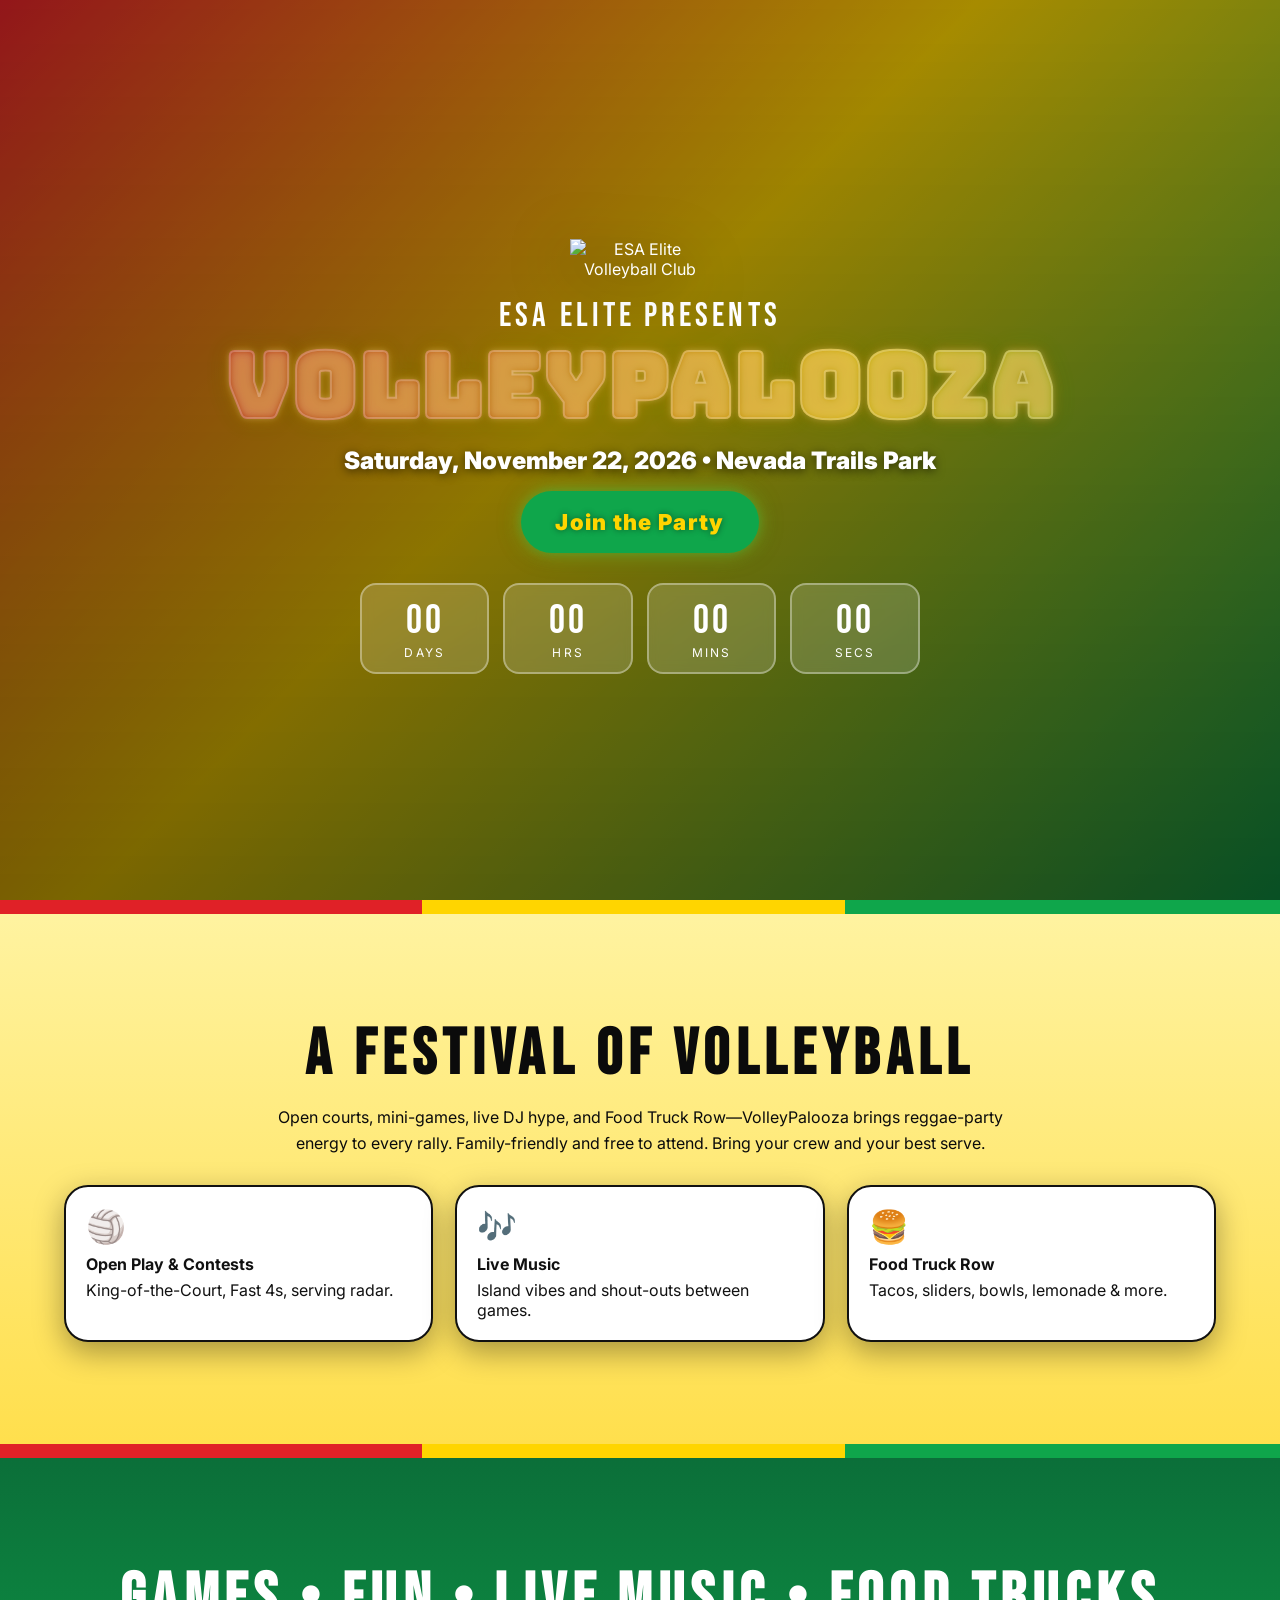
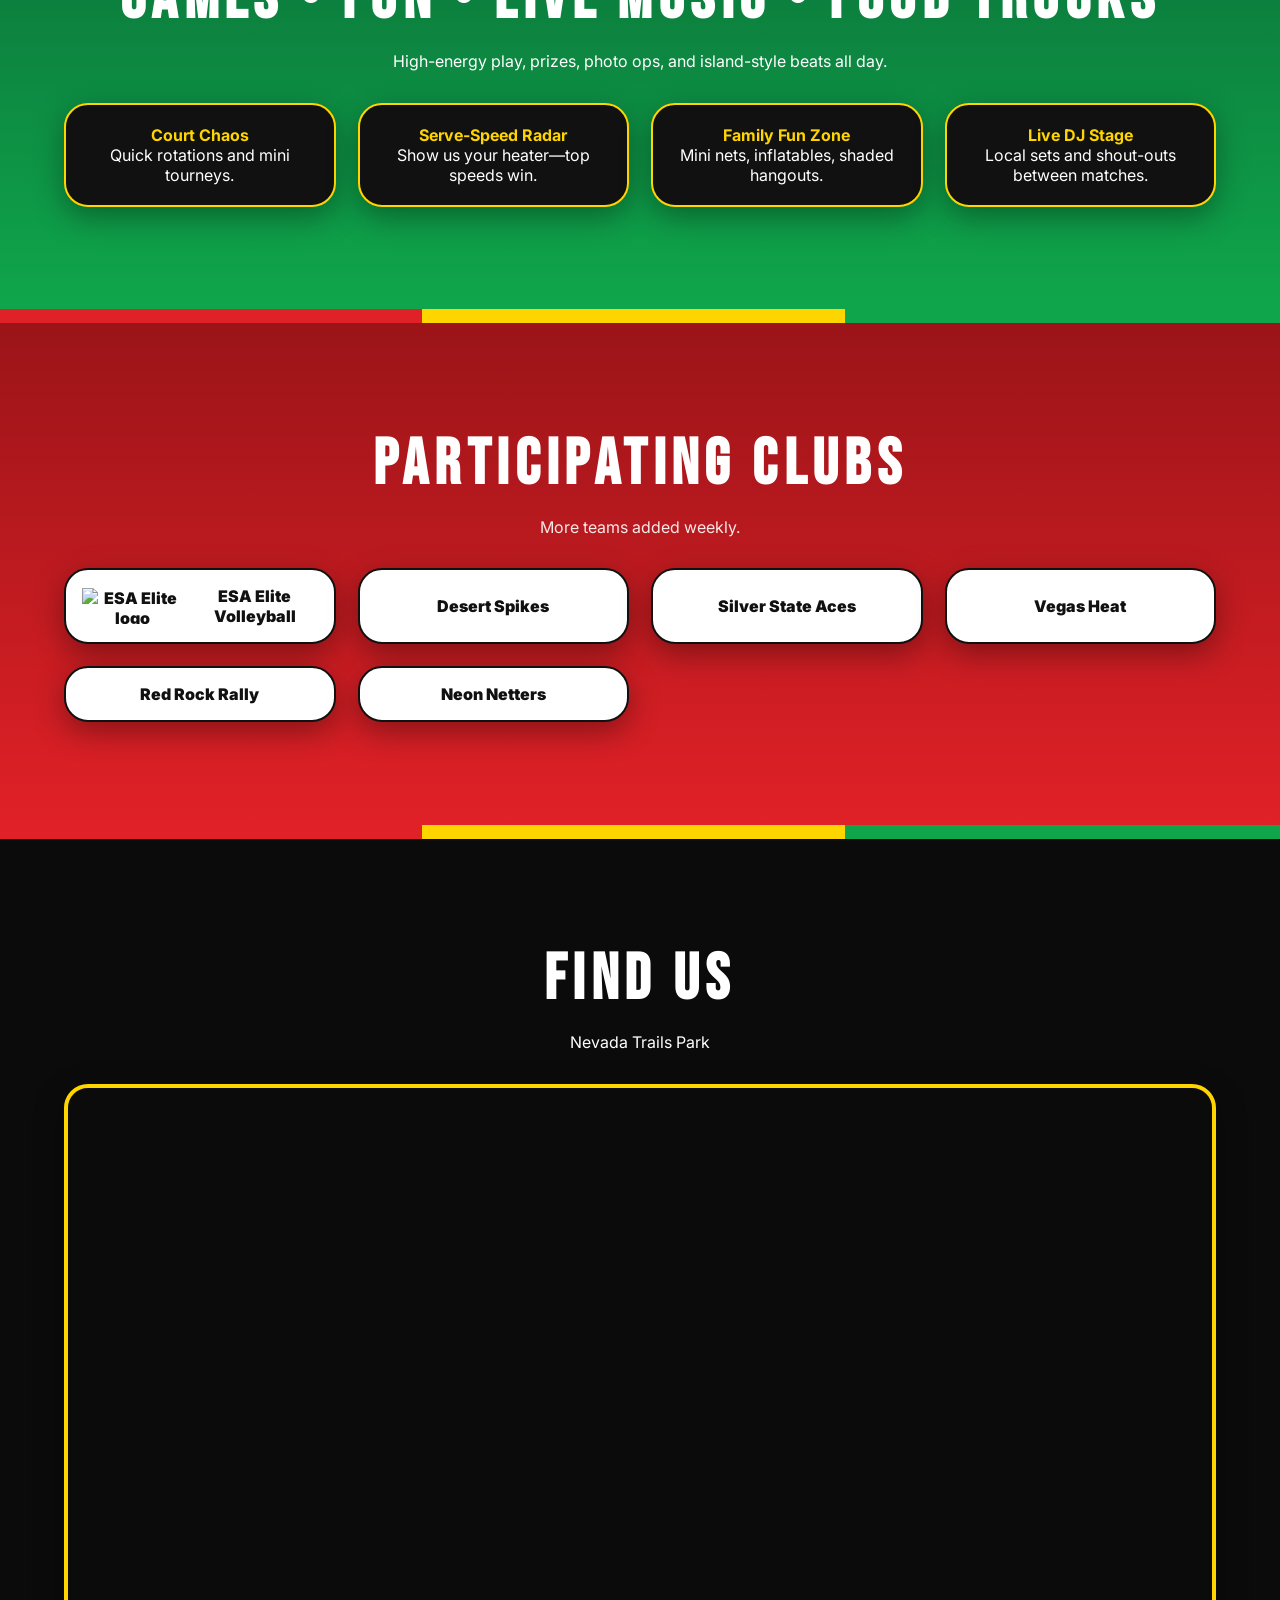
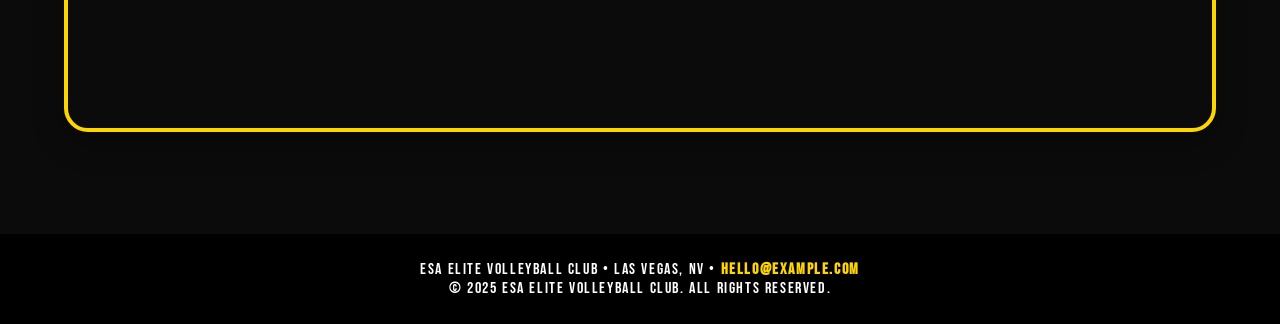
==== index.html @ 42c3255a "initial commit volleypalooza" ====
<!doctype html>
<html lang="en">
<head>
<meta charset="utf-8" />
<meta name="viewport" content="width=device-width,initial-scale=1,viewport-fit=cover" />
<title>ESA Elite presents VOLLEYPALOOZA — Nov 22, 2025 • Nevada Trails Park</title>

<link href="https://fonts.googleapis.com/css2?family=Bungee:wght@400&family=Bebas+Neue:wght@400..700&family=Inter:wght@400;700;900&display=swap" rel="stylesheet">
<link rel="stylesheet" href="styles/style.css">
</head>

<body>

<!-- HERO -->
<header id="hero">
  <div class="hero-inner container">
    <img class="logo" src="https://i.postimg.cc/YjcFWRBC/esa-logo.png" alt="ESA Elite Volleyball Club">
    <div class="kicker">ESA ELITE presents</div>
    <h1 class="wordmark">VOLLEYPALOOZA</h1>
    <div class="meta">Saturday, November 22, 2026 • Nevada Trails Park</div>
    <a class="cta" href="signup.html">Join the Party</a>

    <div id="count" aria-label="Countdown">
      <div class="box"><div class="num" data-days>00</div><div class="lbl">DAYS</div></div>
      <div class="box"><div class="num" data-hours>00</div><div class="lbl">HRS</div></div>
      <div class="box"><div class="num" data-minutes>00</div><div class="lbl">MINS</div></div>
      <div class="box"><div class="num" data-seconds>00</div><div class="lbl">SECS</div></div>
    </div>
  </div>
</header>

<div class="stripe" aria-hidden="true"></div>

<!-- ABOUT -->
<section id="about" class="section">
  <div class="container">
    <h2>A Festival of Volleyball</h2>
    <p class="lead">
      Open courts, mini-games, live DJ hype, and Food Truck Row—VolleyPalooza brings reggae-party energy to every rally.
      Family-friendly and free to attend. Bring your crew and your best serve.
    </p>

    <div class="grid">
      <div class="card">
        <div class="icon">🏐</div>
        <b>Open Play & Contests</b>
        King-of-the-Court, Fast 4s, serving radar.
      </div>
      <div class="card">
        <div class="icon">🎶</div>
        <b>Live Music</b>
        Island vibes and shout-outs between games.
      </div>
      <div class="card">
        <div class="icon">🍔</div>
        <b>Food Truck Row</b>
        Tacos, sliders, bowls, lemonade & more.
      </div>
    </div>
  </div>
</section>

<div class="stripe" aria-hidden="true"></div>

<!-- FUN -->
<section id="fun" class="section">
  <div class="container">
    <h2>GAMES • FUN • LIVE MUSIC • FOOD TRUCKS</h2>
    <p class="lead">High-energy play, prizes, photo ops, and island-style beats all day.</p>

    <div class="grid">
      <div class="card"><b>Court Chaos</b><br>Quick rotations and mini tourneys.</div>
      <div class="card"><b>Serve-Speed Radar</b><br>Show us your heater—top speeds win.</div>
      <div class="card"><b>Family Fun Zone</b><br>Mini nets, inflatables, shaded hangouts.</div>
      <div class="card"><b>Live DJ Stage</b><br>Local sets and shout-outs between matches.</div>
    </div>
  </div>
</section>

<div class="stripe" aria-hidden="true"></div>

<!-- CLUBS -->
<section id="clubs" class="section">
  <div class="container">
    <h2>Participating Clubs</h2>
    <p class="lead" style="color:#fff;opacity:.9">More teams added weekly.</p>

    <div class="grid">
      <div class="club"><img src="https://i.postimg.cc/YjcFWRBC/esa-logo.png" alt="ESA Elite logo"><span>ESA Elite Volleyball</span></div>
      <div class="club"><span>Desert Spikes</span></div>
      <div class="club"><span>Silver State Aces</span></div>
      <div class="club"><span>Vegas Heat</span></div>
      <div class="club"><span>Red Rock Rally</span></div>
      <div class="club"><span>Neon Netters</span></div>
    </div>
  </div>
</section>

<div class="stripe" aria-hidden="true"></div>

<!-- MAP -->
<section id="map" class="section">
  <div class="container">
    <h2>Find Us</h2>
    <p class="lead">Nevada Trails Park</p>
    <div class="mapwrap">
      <iframe
        title="Nevada Trails Park"
        loading="lazy"
        referrerpolicy="no-referrer-when-downgrade"
        src="https://www.google.com/maps?q=Nevada%20Trails%20Park&output=embed">
      </iframe>
    </div>
  </div>
</section>

<footer>
  ESA Elite Volleyball Club • Las Vegas, NV •
  <a href="mailto:hello@example.com">hello@example.com</a><br>
  © 2025 ESA Elite Volleyball Club. All Rights Reserved.
</footer>

<script src="scripts/script.js"></script>
</body>
</html>
---- styles/style.css ----
:root{
  --red:#e02127;
  --gold:#ffd500;
  --green:#0fa64b;
  --ink:#0b0b0b;
  --paper:#fffdf5;
  --shadow:0 10px 30px rgba(0,0,0,.35);
  --container:1200px;
}

/* RESET + BASE */
*,*::before,*::after{box-sizing:border-box}
html,body{margin:0}
body{
  font-family:Inter,system-ui,-apple-system,Segoe UI,Roboto,Helvetica,Arial,sans-serif;
  color:var(--ink);
  background:var(--paper);
  -webkit-text-size-adjust:100%;
  text-rendering:optimizeLegibility;
  min-width:320px;
}
img{max-width:100%;height:auto;vertical-align:middle}
a{color:inherit;text-decoration:none}

.container{
  max-width:var(--container);
  margin:0 auto;
  padding:0 clamp(14px,4vw,24px);
}

.section{
  padding:clamp(52px,8vw,108px) 0;
  text-align:center;
  position:relative;
  z-index:2;
}

h2{
  font-family:"Bebas Neue",sans-serif;
  letter-spacing:.1em;
  text-transform:uppercase;
  font-size:clamp(28px,6.5vw,64px);
  margin:0 0 12px;
}

.lead{
  max-width:780px;
  margin:0 auto 28px;
  line-height:1.6;
}

/* ================= HERO ================= */
#hero{
  position:relative;
  min-height:100vh;
  display:flex;
  align-items:center;
  justify-content:center;
  text-align:center;
  overflow:hidden;
  color:#fff;
  background:linear-gradient(135deg,var(--red) 0%,var(--gold) 45%,var(--green) 100%);
  padding-inline:clamp(24px,10vw,160px);
}

#hero::before{
  content:"";
  position:absolute;
  inset:0;
  background:
    linear-gradient(180deg,rgba(0,0,0,.38),rgba(0,0,0,.58)),
    url("https://i.postimg.cc/Y28Dcmfb/reggae-volley-ball.png") center/cover no-repeat;
  mix-blend-mode:multiply;
  opacity:.9;
  z-index:0;
}

.hero-inner{
  position:relative;
  z-index:2;
  max-width:1100px;
  margin:0 auto;
  padding:clamp(56px,8vw,110px) 0 clamp(44px,7vw,92px);
}

.logo{
  width:min(140px,30vw);
  margin:0 auto 16px;
  display:block;
  filter:drop-shadow(0 12px 28px rgba(0,0,0,.55));
}

.kicker{
  font-family:"Bebas Neue",sans-serif;
  letter-spacing:.12em;
  text-transform:uppercase;
  font-size:clamp(18px,3.2vw,34px);
  margin-bottom:6px;
}

/* VOLLEYPALOOZA — soft steady reggae glow */
.wordmark{
  font-family:"Bungee",system-ui,sans-serif;
  font-size:clamp(28px,9vw,88px);
  line-height:1;
  margin:0 auto clamp(12px,2vw,16px);
  padding-inline:clamp(10px,4vw,40px);
  white-space:nowrap;
  overflow:visible;
  letter-spacing:.02em;
  background:linear-gradient(90deg,#b01616,#d4b200,#0a803a,#b01616);
  background-size:220% 100%;
  -webkit-background-clip:text;
  background-clip:text;
  color:transparent;
  -webkit-text-stroke:clamp(1px,0.5vw,2px) rgba(255,255,255,.25);
  text-shadow:
    0 0 6px rgba(255,255,255,.25),
    0 0 12px rgba(255,215,0,.25),
    0 0 18px rgba(255,0,0,.25),
    0 0 24px rgba(0,255,0,.2);
  animation:flow 10s linear infinite;
}

@keyframes flow{
  to{background-position:220% 0}
}

.meta{
  font-weight:1000;
  font-size:clamp(14px,3.2vw,24px);
  text-shadow:0 2px 10px rgba(0,0,0,.6);
}

/* CTA — soft steady glow */
.cta{
  display:inline-block;
  margin-top:16px;
  padding:clamp(14px,3vw,18px) clamp(26px,6vw,34px);
  border-radius:999px;
  font-weight:1000;
  letter-spacing:.06em;
  font-size:clamp(16px,2.5vw,22px);
  background:#0fa64b;
  color:#ffd500;
  border:none;
  cursor:pointer;
  box-shadow:
    0 0 10px rgba(15,166,75,.45),
    0 0 18px rgba(255,213,0,.35),
    0 0 24px rgba(15,166,75,.35);
  text-shadow:0 0 6px rgba(0,0,0,.45);
  transition:transform .15s ease,filter .25s ease;
}

.cta:hover{
  transform:scale(1.06);
  filter:brightness(1.08);
}

/* Countdown */
#count{
  display:grid;
  gap:clamp(10px,2.8vw,14px);
  margin:clamp(22px,3.2vw,30px) auto 0;
  max-width:min(560px,94vw);
  grid-template-columns:repeat(4,1fr);
}

#count .box{
  background:rgba(255,255,255,.16);
  border:2px solid rgba(255,255,255,.35);
  border-radius:16px;
  backdrop-filter:blur(6px);
  padding:clamp(8px,2.8vw,12px);
}

#count .num{
  font-family:"Bebas Neue",sans-serif;
  font-size:clamp(22px,7.2vw,40px);
  letter-spacing:.08em;
}

#count .lbl{
  font-size:clamp(10px,2.6vw,12px);
  letter-spacing:.18em;
}

/* Rasta divider — thicker */
.stripe{
  height:14px;
  background:linear-gradient(90deg,var(--red) 0 33%,var(--gold) 33% 66%,var(--green) 66% 100%);
}

/* SECTIONS */
#about{
  background:linear-gradient(180deg,#fff3a0,#ffdf4d);
}

#about .grid{
  display:grid;
  gap:clamp(16px,3.2vw,22px);
  grid-template-columns:repeat(auto-fit,minmax(240px,1fr));
}

#about .card{
  background:#fff;
  color:#111;
  border:2px solid #111;
  border-radius:24px;
  padding:20px;
  box-shadow:var(--shadow);
  text-align:left;
}

#about .card b{
  display:block;
  margin-bottom:6px;
}

#about .icon{
  font-size:32px;
  margin-bottom:8px;
}

#fun{
  background:linear-gradient(180deg,#0b6f39,#0fa64b);
  color:#fff;
}

#fun .grid{
  display:grid;
  gap:clamp(16px,3.2vw,22px);
  grid-template-columns:repeat(auto-fit,minmax(220px,1fr));
}

#fun .card{
  background:#111;
  color:#fff;
  border:2px solid var(--gold);
  border-radius:24px;
  padding:20px;
  box-shadow:var(--shadow);
}

#fun .card b{
  color:var(--gold);
}

#clubs{
  background:linear-gradient(180deg,#9b1418,#e02127);
  color:#fff;
}

#clubs .grid{
  display:grid;
  gap:clamp(16px,3.2vw,22px);
  grid-template-columns:repeat(auto-fit,minmax(220px,1fr));
}

.club{
  background:#fff;
  color:#111;
  border:2px solid #111;
  border-radius:24px;
  padding:16px;
  box-shadow:var(--shadow);
  display:flex;
  align-items:center;
  justify-content:center;
  gap:10px;
  font-weight:900;
}

.club img{
  height:36px;
  width:auto;
}

#map{
  background:#0b0b0b;
  color:#fff;
}

.mapwrap{
  width:100%;
  aspect-ratio:16/9;
  overflow:hidden;
  border-radius:24px;
  border:4px solid var(--gold);
  box-shadow:var(--shadow);
}

iframe{
  width:100%;
  height:100%;
  border:0;
}

/* Footer */
footer{
  background:#000;
  color:#fff;
  text-align:center;
  padding:26px 14px;
  font-family:"Bebas Neue",sans-serif;
  letter-spacing:.1em;
}

footer a{
  color:var(--gold);
  font-weight:900;
}

/* ================= SIGNUP PAGE ================= */
#signup-page{
  min-height:100vh;
  display:flex;
  align-items:center;
  justify-content:center;
  background:linear-gradient(180deg,#fff3a0,#ffdf4d);
}

.signup-card{
  background:#fff;
  color:#111;
  border:2px solid #111;
  border-radius:24px;
  padding:clamp(22px,4vw,34px);
  box-shadow:var(--shadow);
  max-width:760px;
  margin:0 auto;
}

.signup-form{
  text-align:left;
}

.form-group{
  margin-bottom:22px;
}

.form-group label,
.radio-title{
  display:block;
  font-weight:900;
  margin-bottom:10px;
  font-size:16px;
}

.form-group input[type="text"],
.form-group input[type="email"],
.form-group input[type="tel"]{
  width:100%;
  padding:14px 16px;
  border:2px solid #111;
  border-radius:16px;
  font-size:16px;
  font-family:inherit;
  background:#fffdf5;
  transition:border-color .2s ease, box-shadow .2s ease, transform .15s ease;
}

.form-group input[type="text"]:focus,
.form-group input[type="email"]:focus,
.form-group input[type="tel"]:focus{
  outline:none;
  border-color:var(--green);
  box-shadow:0 0 0 4px rgba(15,166,75,.15);
  transform:translateY(-1px);
}

.radio-group{
  display:flex;
  flex-wrap:wrap;
  gap:14px;
}

.radio-option{
  display:flex;
  align-items:center;
  gap:8px;
  background:#fffdf5;
  border:2px solid #111;
  border-radius:999px;
  padding:10px 14px;
  font-weight:700;
  cursor:pointer;
}

.radio-option input{
  accent-color:var(--green);
}

.signup-actions{
  display:flex;
  flex-wrap:wrap;
  gap:16px;
  align-items:center;
  justify-content:flex-start;
  margin-top:10px;
}

.back-link{
  font-weight:900;
  text-decoration:underline;
}

.success-message{
  text-align:center;
  padding:10px 0;
}

.success-message .cta{
  margin-top:10px;
}

/* Responsiveness */
@media(max-width:700px){
  #count{grid-template-columns:repeat(2,1fr)}
}

@media(max-width:520px){
  .signup-actions{
    flex-direction:column;
    align-items:stretch;
  }

  .signup-actions .cta,
  .signup-actions .back-link{
    text-align:center;
  }

  .radio-group{
    flex-direction:column;
  }
}

@media(max-width:420px){
  .wordmark{font-size:clamp(24px,9.5vw,64px)}
  #count{grid-template-columns:1fr}
  .logo{width:min(120px,50vw)}
}

@media(prefers-reduced-motion:reduce){
  .wordmark{animation:none}
}
/* ================= SIGNUP PAGE ================= */
#signup-page{
  min-height:100vh;
  display:flex;
  align-items:center;
  justify-content:center;
  background:linear-gradient(180deg,#fff3a0,#ffdf4d);
}

.signup-card{
  background:#fff;
  color:#111;
  border:2px solid #111;
  border-radius:24px;
  padding:clamp(22px,4vw,34px);
  box-shadow:var(--shadow);
  max-width:760px;
  margin:0 auto;
}

.signup-form{
  text-align:left;
}

.form-group{
  margin-bottom:22px;
}

.form-group label,
.radio-title{
  display:block;
  font-weight:900;
  margin-bottom:10px;
  font-size:16px;
}

.form-group input[type="text"],
.form-group input[type="email"],
.form-group input[type="tel"]{
  width:100%;
  padding:14px 16px;
  border:2px solid #111;
  border-radius:16px;
  font-size:16px;
  font-family:inherit;
  background:#fffdf5;
  transition:border-color .2s ease, box-shadow .2s ease, transform .15s ease;
}

.form-group input[type="text"]:focus,
.form-group input[type="email"]:focus,
.form-group input[type="tel"]:focus{
  outline:none;
  border-color:var(--green);
  box-shadow:0 0 0 4px rgba(15,166,75,.15);
  transform:translateY(-1px);
}

.radio-group{
  display:flex;
  flex-wrap:wrap;
  gap:14px;
}

.radio-option{
  display:flex;
  align-items:center;
  gap:8px;
  background:#fffdf5;
  border:2px solid #111;
  border-radius:999px;
  padding:10px 14px;
  font-weight:700;
  cursor:pointer;
}

.radio-option input{
  accent-color:var(--green);
}

.signup-actions{
  display:flex;
  flex-wrap:wrap;
  gap:16px;
  align-items:center;
  justify-content:flex-start;
  margin-top:10px;
}

.back-link{
  font-weight:900;
  text-decoration:underline;
}

.success-message{
  text-align:center;
  padding:10px 0;
}

.success-message .cta{
  margin-top:10px;
}

@media(max-width:520px){
  .signup-actions{
    flex-direction:column;
    align-items:stretch;
  }

  .signup-actions .cta,
  .signup-actions .back-link{
    text-align:center;
  }

  .radio-group{
    flex-direction:column;
  }
}
/* ================= SIGNUP PAGE ONLY ================= */

#signup-page{
  min-height:100vh;
  display:flex;
  align-items:center;
  justify-content:center;
  background:linear-gradient(180deg,#fff3a0,#ffdf4d);
}

/* CARD */
#signup-page .signup-card{
  background:#fff;
  color:#222;
  border:none;
  border-radius:24px;
  padding:30px;
  max-width:500px;
  margin:auto;

  box-shadow:
    0 0 10px rgba(255,140,0,0.6),
    0 0 25px rgba(255,140,0,0.5),
    0 0 40px rgba(255,140,0,0.4);
}

/* FORM */
#signup-page .signup-form{
  display:flex;
  flex-direction:column;
  gap:18px;
  text-align:left;
}

/* LABELS */
#signup-page .form-group label,
#signup-page .radio-title{
  font-weight:bold;
  margin-bottom:5px;
  display:block;
  color:#918b8b;
}

/* INPUTS */
#signup-page input[type="text"],
#signup-page input[type="email"],
#signup-page input[type="tel"]{
  width:100%;
  padding:12px;
  border:none;
  border-radius:12px;
  background:#fffdf5;
  color:#000000;

  box-shadow:
    0 0 5px rgba(255,140,0,0.4);

  transition:all .2s ease;
}

/* INPUT FOCUS */
#signup-page input:focus{
  outline:none;
  box-shadow:
    0 0 10px rgba(255,140,0,0.8),
    0 0 20px rgba(255,140,0,0.6);
}

/* RADIO GROUP */
#signup-page .radio-group{
  display:flex;
  gap:12px;
  flex-wrap:wrap;
}

/* RADIO BUTTON STYLE */
#signup-page .radio-option{
  display:flex;
  align-items:center;
  gap:6px;
  padding:10px 14px;
  border-radius:999px;
  background:#fffdf5;
  color:#918b8b;
  font-weight:600;
  cursor:pointer;

  box-shadow:
    0 0 6px rgba(255,140,0,0.4);
}

/* RADIO COLOR */
#signup-page .radio-option input{
  accent-color:orange;
}

/* BUTTON AREA */
#signup-page .signup-actions{
  display:flex;
  align-items:center;
  justify-content:space-between; /* THIS pushes them apart */
  gap:10px;
}

/* BACK LINK */
#signup-page .back-link{
  color:#444;
  font-weight:bold;
}

/* SUCCESS MESSAGE */
#signup-page .success-message{
  text-align:center;
}
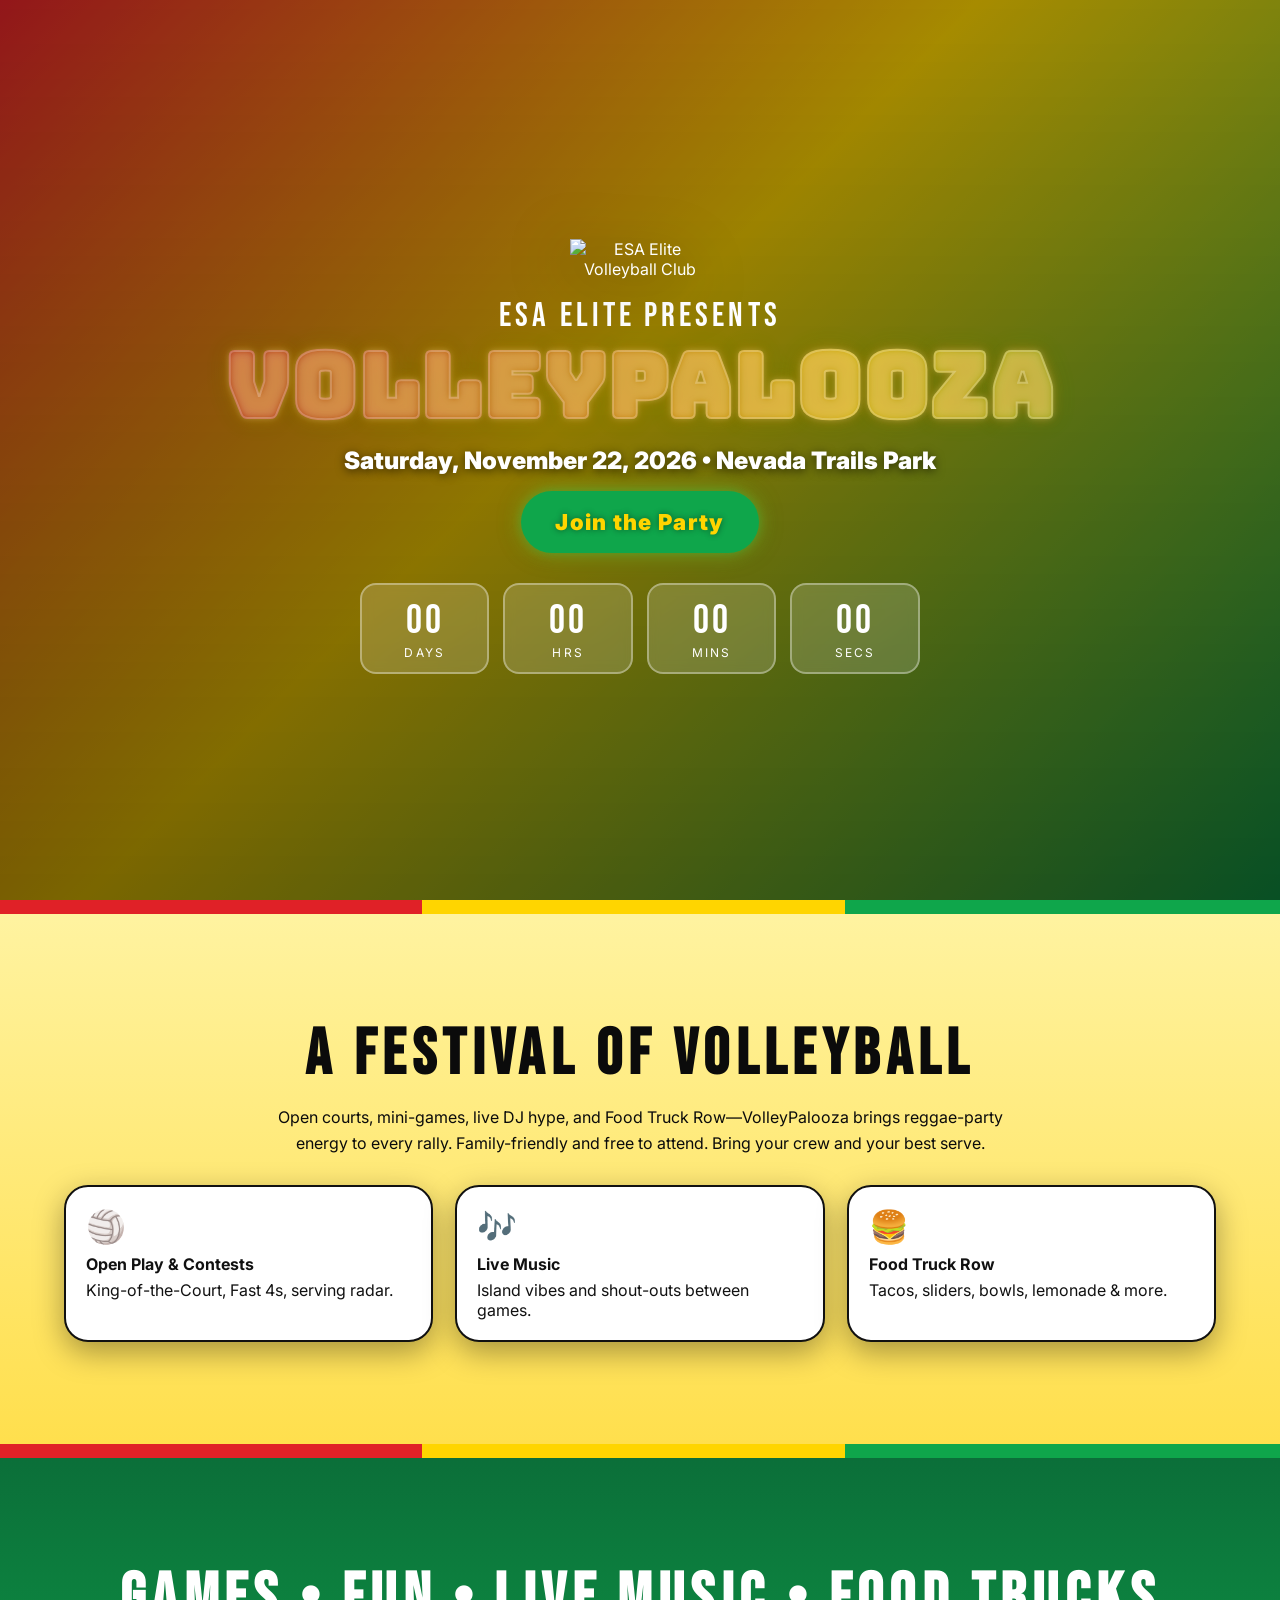
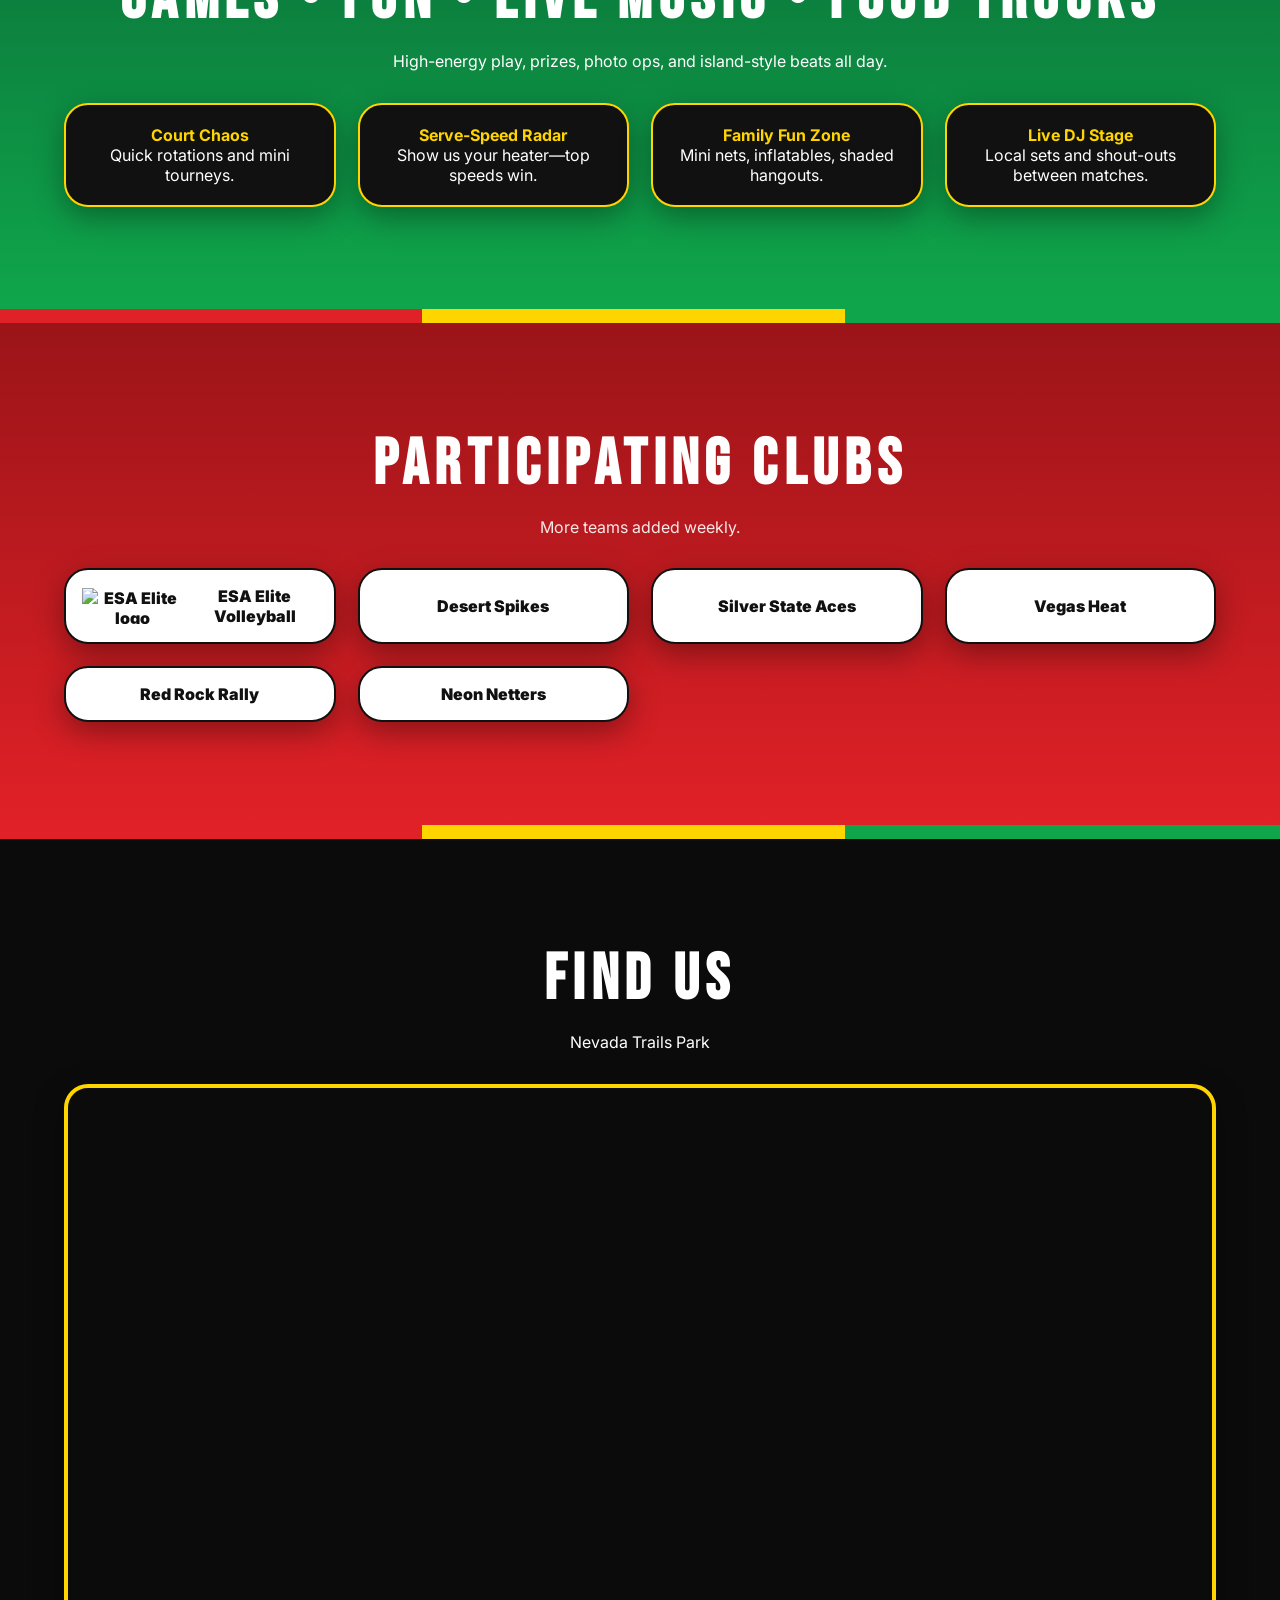
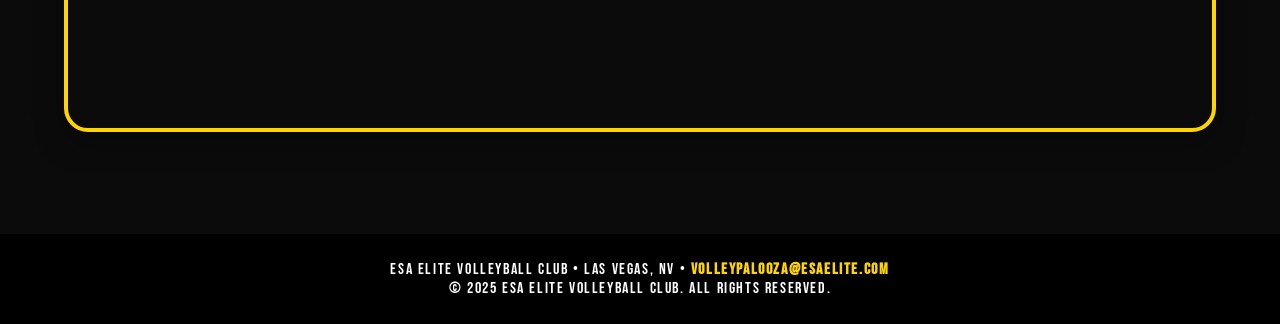
==== commit e5523251: "added email" ====
--- a/index.html
+++ b/index.html
@@ -116,7 +116,7 @@
 
 <footer>
   ESA Elite Volleyball Club • Las Vegas, NV •
-  <a href="mailto:hello@example.com">hello@example.com</a><br>
+  <a href="mailto:hello@example.com">volleypalooza@esaelite.com</a><br>
   © 2025 ESA Elite Volleyball Club. All Rights Reserved.
 </footer>
 
